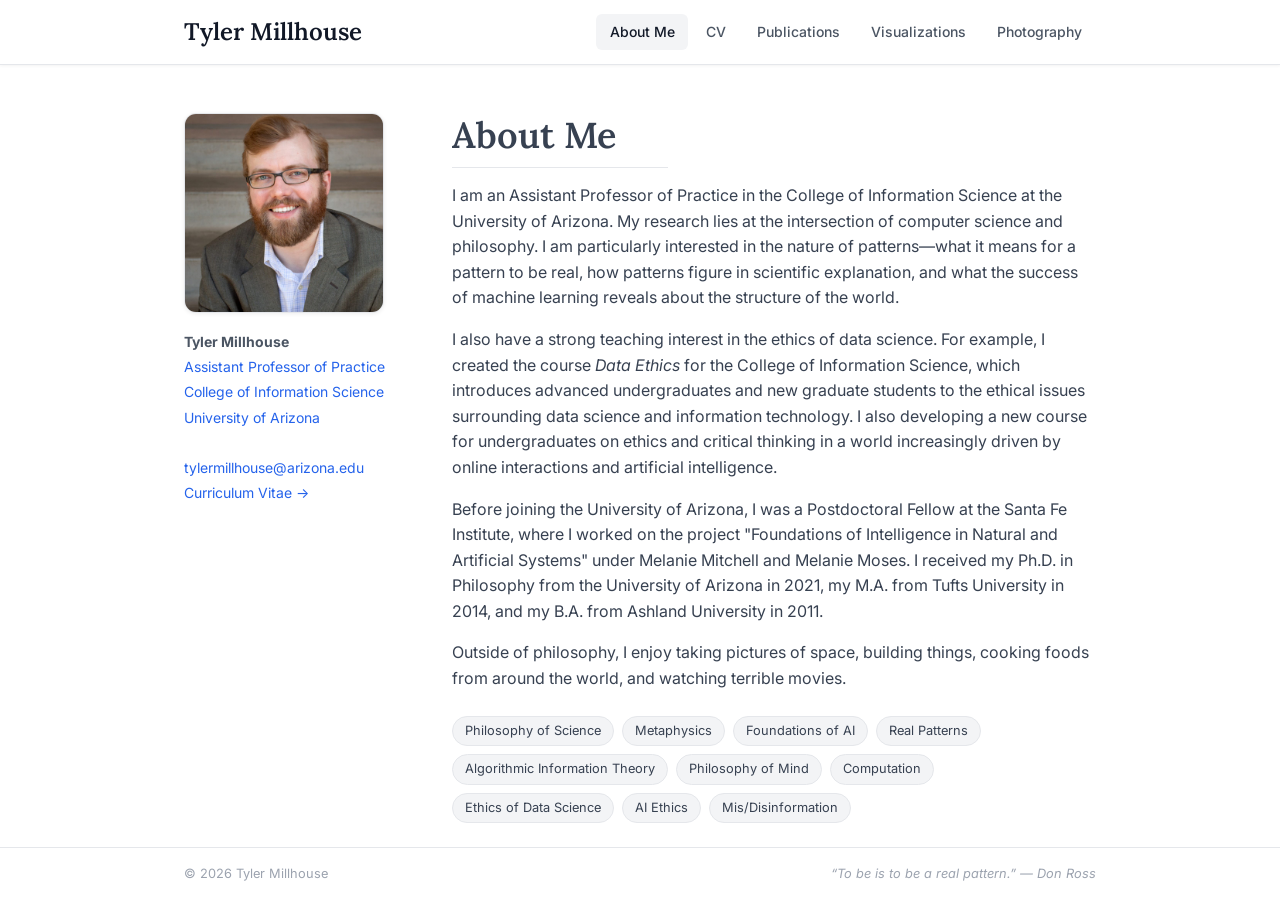
==== index.html @ 4273c944 "Initial Upload" ====
<!DOCTYPE html>
<html lang="en">
<head>
  <meta charset="UTF-8" />
  <meta name="viewport" content="width=device-width, initial-scale=1.0" />
  <meta name="description" content="Tyler Millhouse — Philosophy of Science, AI, and the Metaphysics of Patterns" />
  <title>About Me | Tyler Millhouse</title>
  <link rel="preconnect" href="https://fonts.googleapis.com" />
  <link rel="preconnect" href="https://fonts.gstatic.com" crossorigin />
  <link href="https://fonts.googleapis.com/css2?family=Inter:wght@400;500;600&family=Lora:ital,wght@0,400;0,600;1,400&display=swap" rel="stylesheet" />
  <link rel="stylesheet" href="style.css" />
</head>
<body>
  <script src="nav.js"></script>

  <main>
    <div class="container">
      <div class="about-grid">

        <!-- Sidebar -->
        <div>
          <div class="headshot-wrap">
            <img src="images/headshot.jpg" alt="Tyler Millhouse" />
          </div>
          <div class="contact-block">
            <strong>Tyler Millhouse</strong><br />
            <a href="https://infosci.arizona.edu/person/tyler-millhouse">Assistant Professor of Practice</a><br />
            <a href="https://infosci.arizona.edu/">College of Information Science</a><br />
            <a href="https://www.arizona.edu/">University of Arizona</a><br /><br />
            <a href="mailto:tylermillhouse@arizona.edu">tylermillhouse@arizona.edu</a><br />
            <a href="cv.html">Curriculum Vitae →</a>
          </div>
        </div>

        <!-- Bio -->
        <div class="bio">
          <h1>About Me</h1>
          <hr class="heading-rule" />
          <p class="subtitle"></p>
          <!-- <h1>Tyler Millhouse</h1>
          <p class="subtitle">Philosopher of Computer Science</p> -->

          <p>I am an Assistant Professor of Practice in the College of Information Science at the University of Arizona. My research lies at the intersection of computer science and philosophy. I am particularly interested in the nature of patterns—what it means for a pattern to be real, how patterns figure in scientific explanation, and what the success of machine learning reveals about the structure of the world.</p>

          <!-- <p>Much of my work engages with the Dennettian tradition of real patterns, which I have extended and defended using tools from machine learning, computational modeling, pattern recognition, and algorithmic information theory. This approach to non-fundamental ontology, I argue, will allow us to better understand scientific modeling, inter-level relations, scientific reduction, and other important issues in the philosophy of science. </p> -->

          <p>I also have a strong teaching interest in the ethics of data science. For example, I created the course <i>Data Ethics</i> for the College of Information Science, which introduces advanced undergraduates and new graduate students to the ethical issues surrounding data science and information technology. I also developing a new course for undergraduates on ethics and critical thinking in a world increasingly driven by online interactions and artificial intelligence.</p>

          <p>Before joining the University of Arizona, I was a Postdoctoral Fellow at the Santa Fe Institute, where I worked on the project "Foundations of Intelligence in Natural and Artificial Systems" under Melanie Mitchell and Melanie Moses. I received my Ph.D. in Philosophy from the University of Arizona in 2021, my M.A. from Tufts University in 2014, and my B.A. from Ashland University in 2011.</p>
          
          <p>Outside of philosophy, I enjoy taking pictures of space, building things, cooking foods from around the world, and watching terrible movies.</p>

          <div class="tags">
            <span class="tag">Philosophy of Science</span>
            <span class="tag">Metaphysics</span>
            <span class="tag">Foundations of AI</span>
            <span class="tag">Real Patterns</span>
            <span class="tag">Algorithmic Information Theory</span>
            <span class="tag">Philosophy of Mind</span>
            <span class="tag">Computation</span>
            <span class="tag">Ethics of Data Science</span>
            <span class="tag">AI Ethics</span>
            <span class="tag">Mis/Disinformation</span>
          </div>
        </div>

      </div>
    </div>
  </main>
</body>
</html>
---- style.css ----
/* ── Reset & Base ───────────────────────────────────────────── */
*, *::before, *::after { box-sizing: border-box; margin: 0; padding: 0; }

:root {
  --accent:      #2563eb;
  --accent-hover:#1d4ed8;
  --gray-50:     #f9fafb;
  --gray-100:    #f3f4f6;
  --gray-200:    #e5e7eb;
  --gray-400:    #9ca3af;
  --gray-500:    #6b7280;
  --gray-600:    #4b5563;
  --gray-700:    #374151;
  --gray-900:    #111827;
  --max-width:   960px;
  --font-sans:   'Inter', system-ui, sans-serif;
  --font-serif:  'Lora', Georgia, serif;
}

html { scroll-behavior: smooth; }

body {
  font-family: var(--font-sans);
  font-size: 16px;
  line-height: 1.6;
  color: var(--gray-900);
  background: #fff;
  min-height: 100vh;
  display: flex;
  flex-direction: column;
}

a { color: var(--accent); text-decoration: none; }
a:hover { text-decoration: underline; }

img { display: block; max-width: 100%; }

/* ── Typography ─────────────────────────────────────────────── */
h1, h2, h3 { font-family: var(--font-serif); font-weight: 600; line-height: 1.25; }
h1 { font-size: 2.25rem; }
h2 { font-size: 1.5rem; }
h3 { font-size: 1.125rem; }

/* ── Layout ─────────────────────────────────────────────────── */
.container { max-width: var(--max-width); margin: 0 auto; padding: 0 1.5rem; }
main { flex: 1; padding: 3rem 0 6rem; }

/* ── Navigation ─────────────────────────────────────────────── */
header {
  position: sticky;
  top: 0;
  z-index: 100;
  background: #fff;
  border-bottom: 1px solid var(--gray-200);
  box-shadow: 0 1px 3px rgba(0,0,0,0.05);
}

nav {
  max-width: var(--max-width);
  margin: 0 auto;
  padding: 0 1.5rem;
  height: 4rem;
  display: flex;
  align-items: center;
  justify-content: space-between;
}

.nav-name {
  font-family: var(--font-serif);
  font-size: 1.5rem;
  font-weight: 600;
  color: var(--gray-900);
  text-decoration: none;
  white-space: nowrap;
}
.nav-name:hover { text-decoration: none; color: var(--accent); }

.nav-tabs {
  display: flex;
  align-items: center;
  gap: 0.25rem;
  list-style: none;
}

.nav-tabs a {
  display: block;
  padding: 0.4rem 0.85rem;
  border-radius: 6px;
  font-size: 0.875rem;
  font-weight: 500;
  color: var(--gray-600);
  text-decoration: none;
  transition: background 0.15s, color 0.15s;
}

.nav-tabs a:hover { background: var(--gray-50); color: var(--gray-900); text-decoration: none; }
.nav-tabs a.active { background: var(--gray-100); color: var(--gray-900); }

/* ── Footer ─────────────────────────────────────────────────── */
footer {
  position: fixed;
  bottom: 0;
  left: 0;
  right: 0;
  border-top: 1px solid var(--gray-200);
  padding: 1rem 1.5rem;
  font-size: 0.8rem;
  color: var(--gray-400);
  background: #fff;
  z-index: 50;
}

.footer-inner {
  max-width: var(--max-width);
  margin: 0 auto;
  padding: 0 1.5rem;
  display: flex;
  justify-content: space-between;
  align-items: center;
}

.footer-quote {
  font-style: italic;
  color: var(--gray-400);
}

/* ── About Me ───────────────────────────────────────────────── */
.about-grid {
  display: grid;
  grid-template-columns: 220px 1fr;
  gap: 3rem;
  align-items: start;
}

.headshot-wrap {
  width: 200px;
  height: 200px;
  border-radius: 12px;
  overflow: hidden;
  background: var(--gray-100);
  border: 1px solid var(--gray-200);
  box-shadow: 0 1px 4px rgba(0,0,0,0.07);
  display: flex;
  align-items: center;
  justify-content: center;
  color: var(--gray-400);
  font-size: 0.8rem;
}
.headshot-wrap img { width: 100%; height: 100%; object-fit: cover; }

.contact-block { margin-top: 1rem; font-size: 0.875rem; color: var(--gray-600); line-height: 1.8; }
.contact-block strong { color: var(--gray-800); }
.contact-block a { color: var(--accent); }

.heading-rule { border: none; border-top: 1px solid var(--gray-200); width: 13.5rem; margin: 0.56rem 0 0.94rem; }

.bio .subtitle:empty { display: none; }

.bio { color: var(--gray-700); }
.bio .subtitle { font-size: 1.1rem; color: var(--gray-500); margin-top: 0.4rem; margin-bottom: 1.5rem; }
.bio p { margin-bottom: 1rem; }

.tags { display: flex; flex-wrap: wrap; gap: 0.5rem; margin-top: 1.5rem; }
.tag {
  padding: 0.25rem 0.75rem;
  border-radius: 999px;
  background: var(--gray-100);
  border: 1px solid var(--gray-200);
  font-size: 0.8rem;
  color: var(--gray-700);
}

/* ── Section Header ─────────────────────────────────────────── */
.page-header { margin-bottom: 2.5rem; }
.page-header h1 { margin-bottom: 0.4rem; }
.page-header p { color: var(--gray-500); max-width: 600px; }

.section-title {
  font-family: var(--font-serif);
  font-size: 1.4rem;
  font-weight: 600;
  color: var(--gray-800);
  padding-bottom: 0.6rem;
  border-bottom: 1px solid var(--gray-200);
  margin-bottom: 1.75rem;
}

/* ── Publications ───────────────────────────────────────────── */
.pub-section { margin-bottom: 3.5rem; }

.pub-list { display: flex; flex-direction: column; gap: 1.75rem; }

.pub-item { display: flex; gap: 1.25rem; align-items: flex-start; }

.pub-cover {
  flex-shrink: 0;
  border-radius: 6px;
  overflow: hidden;
  background: var(--gray-100);
  border: 1px solid var(--gray-200);
  box-shadow: 0 1px 3px rgba(0,0,0,0.08);
  display: flex;
  align-items: center;
  justify-content: center;
  color: var(--gray-400);
  font-size: 0.7rem;
}
.pub-cover.book    { width: 216px; height: auto; }
.pub-cover.article { width: 144px; height: auto; }
.pub-cover img { width: 100%; height: auto; display: block; }

.pub-info h3 { font-size: 1rem; color: var(--gray-900); margin-bottom: 0.2rem; }
.pub-info .pub-meta { font-size: 0.85rem; color: var(--gray-500); margin-bottom: 0.35rem; }
.pub-info .pub-meta em { font-style: italic; }
.pub-info .pub-desc { font-size: 0.875rem; color: var(--gray-600); margin-bottom: 0.5rem; max-width: 600px; }
.pub-links { display: flex; gap: 1rem; }
.pub-links a { font-size: 0.8rem; font-weight: 500; color: var(--accent); }

/* ── CV ─────────────────────────────────────────────────────── */
.cv-toolbar {
  display: flex;
  align-items: center;
  justify-content: space-between;
  margin-bottom: 1.25rem;
}

.btn {
  display: inline-flex;
  align-items: center;
  gap: 0.4rem;
  padding: 0.5rem 1rem;
  border-radius: 6px;
  font-size: 0.875rem;
  font-weight: 500;
  cursor: pointer;
  text-decoration: none;
  transition: background 0.15s;
}
.btn-dark { background: var(--gray-900); color: #fff; }
.btn-dark:hover { background: var(--gray-700); text-decoration: none; color: #fff; }

.pdf-embed {
  width: 100%;
  height: 85vh;
  border-radius: 12px;
  overflow: hidden;
  border: 1px solid var(--gray-200);
  box-shadow: 0 1px 4px rgba(0,0,0,0.07);
  background: var(--gray-50);
}
.pdf-embed object { width: 100%; height: 100%; }
.pdf-fallback {
  display: flex;
  flex-direction: column;
  align-items: center;
  justify-content: center;
  height: 100%;
  gap: 0.75rem;
  color: var(--gray-500);
  font-size: 0.875rem;
}

/* ── Visualizations ─────────────────────────────────────────── */
.viz-grid {
  display: grid;
  grid-template-columns: repeat(auto-fill, minmax(420px, 1fr));
  gap: 1.25rem;
}

.viz-card {
  display: block;
  border: 1px solid var(--gray-200);
  border-radius: 12px;
  padding: 1.5rem;
  color: inherit;
  text-decoration: none;
  transition: border-color 0.15s, box-shadow 0.15s;
}
.viz-card:hover { border-color: var(--accent); box-shadow: 0 4px 16px rgba(37,99,235,0.08); text-decoration: none; }
.viz-card:hover h3 { color: var(--accent); }

.viz-card h3 { color: var(--gray-900); margin-bottom: 0.5rem; transition: color 0.15s; }
.viz-card p { font-size: 0.875rem; color: var(--gray-600); line-height: 1.6; margin-bottom: 1rem; }
.viz-card .tags { margin-top: 0; }

.external-icon { float: right; color: var(--gray-300); margin-top: 0.2rem; }
.viz-card:hover .external-icon { color: var(--accent); }

/* ── Photography ────────────────────────────────────────────── */
.photo-section { margin-bottom: 3.5rem; }

.photo-grid {
  display: grid;
  grid-template-columns: repeat(3, 1fr);
  gap: 0.75rem;
}

.photo-item {
  position: relative;
  aspect-ratio: 1;
  border-radius: 10px;
  overflow: hidden;
  background: var(--gray-100);
  border: 1px solid var(--gray-200);
  box-shadow: 0 1px 3px rgba(0,0,0,0.07);
}

.photo-item img {
  width: 100%; height: 100%;
  object-fit: cover;
  transition: transform 0.3s ease;
}
.photo-item:hover img { transform: scale(1.05); }

.photo-caption {
  position: absolute;
  inset: 0;
  background: rgba(0,0,0,0.58);
  color: #fff;
  font-size: 0.8rem;
  line-height: 1.4;
  display: flex;
  align-items: flex-end;
  padding: 0.75rem;
  opacity: 0;
  transition: opacity 0.2s;
}
.photo-item:hover .photo-caption { opacity: 1; }

/* ── Responsive ─────────────────────────────────────────────── */
@media (max-width: 680px) {
  .about-grid { grid-template-columns: 1fr; }
  .headshot-wrap { margin: 0 auto; }
  .photo-grid { grid-template-columns: repeat(2, 1fr); }
  .viz-grid { grid-template-columns: 1fr; }
  .nav-tabs a { padding: 0.4rem 0.5rem; font-size: 0.8rem; }
}

/* ── Coming Soon Overlay ─────────────────────────────────────── */
.coming-soon-wrap {
  position: relative;
}

.coming-soon-wrap .coming-soon-overlay {
  position: absolute;
  inset: 0;
  background: rgba(255, 255, 255, 0.75);
  display: flex;
  align-items: center;
  justify-content: center;
  z-index: 10;
  border-radius: 8px;
}

.coming-soon-overlay span {
  font-family: var(--font-serif);
  font-size: 3rem;
  font-weight: 600;
  color: rgba(0, 0, 0, 0.18);
  letter-spacing: 0.05em;
  user-select: none;
  pointer-events: none;
  transform: rotate(-15deg);
}
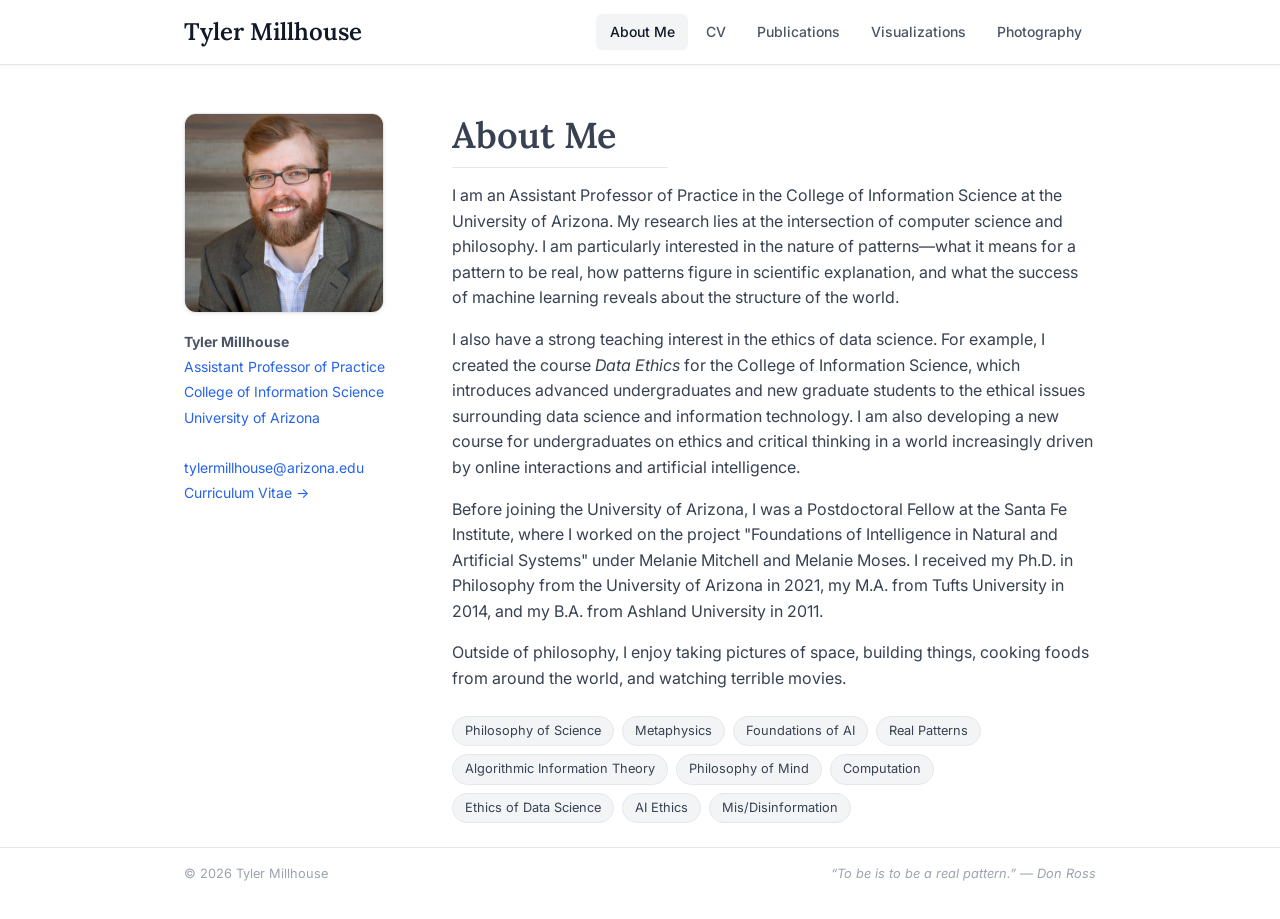
==== commit 4ac015b0: "Typo Fixed" ====
--- a/index.html
+++ b/index.html
@@ -44,7 +44,7 @@
 
           <!-- <p>Much of my work engages with the Dennettian tradition of real patterns, which I have extended and defended using tools from machine learning, computational modeling, pattern recognition, and algorithmic information theory. This approach to non-fundamental ontology, I argue, will allow us to better understand scientific modeling, inter-level relations, scientific reduction, and other important issues in the philosophy of science. </p> -->
 
-          <p>I also have a strong teaching interest in the ethics of data science. For example, I created the course <i>Data Ethics</i> for the College of Information Science, which introduces advanced undergraduates and new graduate students to the ethical issues surrounding data science and information technology. I also developing a new course for undergraduates on ethics and critical thinking in a world increasingly driven by online interactions and artificial intelligence.</p>
+          <p>I also have a strong teaching interest in the ethics of data science. For example, I created the course <i>Data Ethics</i> for the College of Information Science, which introduces advanced undergraduates and new graduate students to the ethical issues surrounding data science and information technology. I am also developing a new course for undergraduates on ethics and critical thinking in a world increasingly driven by online interactions and artificial intelligence.</p>
 
           <p>Before joining the University of Arizona, I was a Postdoctoral Fellow at the Santa Fe Institute, where I worked on the project "Foundations of Intelligence in Natural and Artificial Systems" under Melanie Mitchell and Melanie Moses. I received my Ph.D. in Philosophy from the University of Arizona in 2021, my M.A. from Tufts University in 2014, and my B.A. from Ashland University in 2011.</p>
           
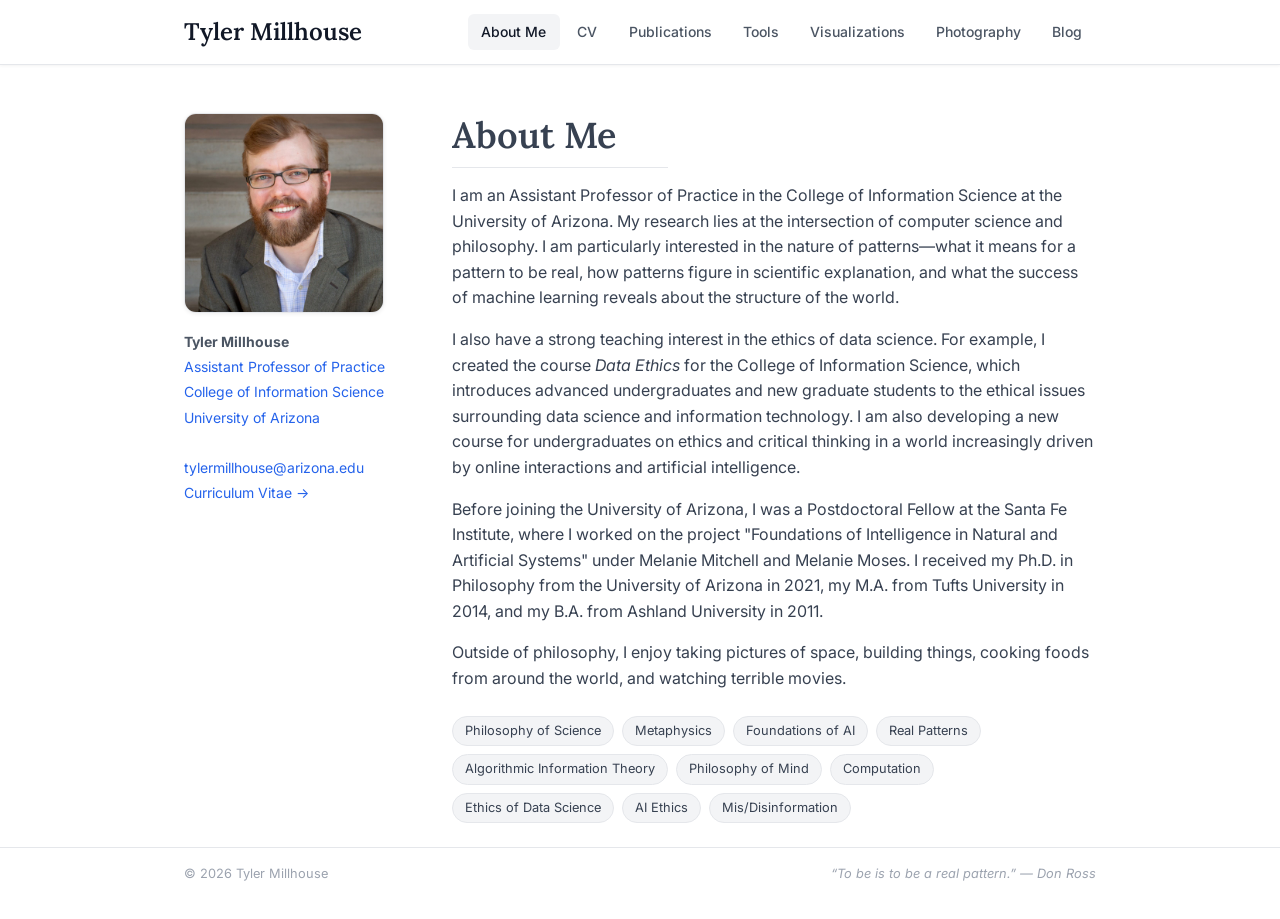
==== commit ef316c60: "Add Google Analytics to all pages Co-Authored-By: Claude Sonnet 4.6 <noreply@anthropic.com>" ====
--- a/index.html
+++ b/index.html
@@ -9,6 +9,14 @@
   <link rel="preconnect" href="https://fonts.gstatic.com" crossorigin />
   <link href="https://fonts.googleapis.com/css2?family=Inter:wght@400;500;600&family=Lora:ital,wght@0,400;0,600;1,400&display=swap" rel="stylesheet" />
   <link rel="stylesheet" href="style.css" />
+  <!-- Google tag (gtag.js) -->
+  <script async src="https://www.googletagmanager.com/gtag/js?id=G-ZN1B991RJ6"></script>
+  <script>
+    window.dataLayer = window.dataLayer || [];
+    function gtag(){dataLayer.push(arguments);}
+    gtag('js', new Date());
+    gtag('config', 'G-ZN1B991RJ6');
+  </script>
 </head>
 <body>
   <script src="nav.js"></script>
--- a/style.css
+++ b/style.css
@@ -274,17 +274,20 @@
   padding: 1.5rem;
   color: inherit;
   text-decoration: none;
-  transition: border-color 0.15s, box-shadow 0.15s;
-}
-.viz-card:hover { border-color: var(--accent); box-shadow: 0 4px 16px rgba(37,99,235,0.08); text-decoration: none; }
-.viz-card:hover h3 { color: var(--accent); }
-
-.viz-card h3 { color: var(--gray-900); margin-bottom: 0.5rem; transition: color 0.15s; }
-.viz-card p { font-size: 0.875rem; color: var(--gray-600); line-height: 1.6; margin-bottom: 1rem; }
+  height: 300px;
+  overflow: hidden;
+}
+
+.viz-card h3 { color: var(--gray-900); margin-bottom: 0.5rem; }
+.viz-card h3 a { color: inherit; text-decoration: none; }
+.viz-card h3 a:hover { color: var(--accent); text-decoration: none; }
+
+.card-live-link { float: right; color: var(--gray-300); text-decoration: none; transition: color 0.15s; }
+.card-live-link:hover { color: var(--accent); text-decoration: none; }
+.viz-card p { font-size: 0.875rem; color: var(--gray-600); line-height: 1.6; margin-bottom: 0; height: 8.4rem; overflow: hidden; }
 .viz-card .tags { margin-top: 0; }
 
 .external-icon { float: right; color: var(--gray-300); margin-top: 0.2rem; }
-.viz-card:hover .external-icon { color: var(--accent); }
 
 /* ── Photography ────────────────────────────────────────────── */
 .photo-section { margin-bottom: 3.5rem; }
@@ -326,6 +329,93 @@
   transition: opacity 0.2s;
 }
 .photo-item:hover .photo-caption { opacity: 1; }
+
+/* ── Blog ───────────────────────────────────────────────────── */
+.blog-filters {
+  display: flex;
+  flex-wrap: wrap;
+  gap: 0.5rem;
+  margin-bottom: 2rem;
+}
+
+.filter-tag {
+  padding: 0.25rem 0.75rem;
+  border-radius: 999px;
+  background: var(--gray-100);
+  border: 1px solid var(--gray-200);
+  font-size: 0.8rem;
+  color: var(--gray-700);
+  cursor: pointer;
+  transition: background 0.15s, color 0.15s, border-color 0.15s;
+  font-family: var(--font-sans);
+}
+.filter-tag:hover { background: var(--gray-200); }
+.filter-tag.active { background: var(--accent); border-color: var(--accent); color: #fff; }
+
+.filter-hint {
+  font-size: 0.8rem;
+  color: var(--gray-500);
+  opacity: 0;
+  transition: opacity 0.25s;
+  align-self: center;
+  pointer-events: none;
+}
+.blog-filters:hover .filter-hint { opacity: 0.5; }
+
+.blog-list { display: flex; flex-direction: column; gap: 1.5rem; }
+
+.blog-card {
+  border: 1px solid var(--gray-200);
+  border-radius: 12px;
+  padding: 1.5rem;
+  transition: border-color 0.15s, box-shadow 0.15s;
+}
+.blog-card:hover {
+  border-color: var(--accent);
+  box-shadow: 0 4px 16px rgba(37,99,235,0.08);
+}
+
+.blog-card-meta {
+  display: flex;
+  gap: 0.67rem;
+  font-size: 0.8rem;
+  color: var(--gray-500);
+  margin-bottom: 0.4rem;
+}
+
+.blog-card h3 { color: var(--gray-900); margin-bottom: 0.5rem; }
+.blog-meta-sep { color: var(--gray-300); }
+.blog-excerpt { font-size: 0.875rem; color: var(--gray-600); margin-bottom: 1rem; }
+
+.card-repo-link { margin-top: .75rem; margin-bottom: 1rem; }
+.card-repo-link a {
+  font-size: 0.8rem;
+  font-weight: 500;
+  color: var(--accent);
+  text-decoration: none;
+}
+.card-repo-link a:hover { text-decoration: underline; }
+
+.more-coming-soon {
+  text-align: center;
+  color: var(--gray-400);
+  font-size: 0.875rem;
+  margin-top: 2.5rem;
+}
+
+.blog-card.expanded {
+  border-color: var(--accent);
+  box-shadow: 0 4px 16px rgba(37,99,235,0.08);
+}
+
+.blog-body { margin-bottom: 1rem; color: var(--gray-700); line-height: 1.7; }
+.blog-body p { margin-bottom: 1rem; }
+.blog-body h1, .blog-body h2, .blog-body h3 { margin: 1.5rem 0 0.5rem; }
+.blog-body ul, .blog-body ol { margin: 0.5rem 0 1rem 1.5rem; }
+.blog-body li { margin-bottom: 0.25rem; }
+.blog-body code { font-size: 0.85em; background: var(--gray-100); padding: 0.1em 0.35em; border-radius: 4px; }
+.blog-body pre { background: var(--gray-100); padding: 1rem; border-radius: 8px; overflow-x: auto; margin-bottom: 1rem; }
+.blog-body blockquote { border-left: 3px solid var(--gray-300); padding-left: 1rem; color: var(--gray-500); margin: 0 0 1rem; }
 
 /* ── Responsive ─────────────────────────────────────────────── */
 @media (max-width: 680px) {
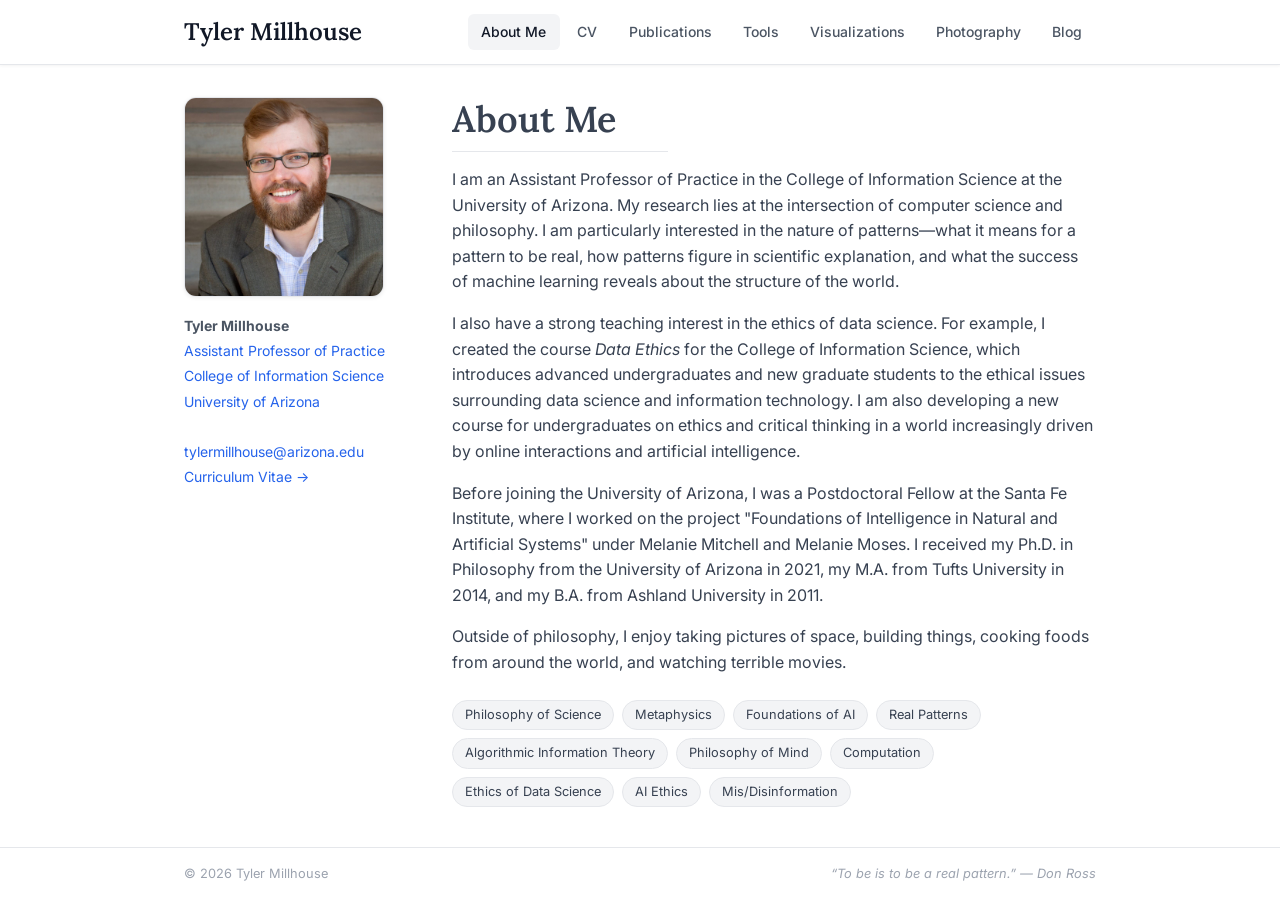
==== commit 24723a96: "Add mobile responsive layout with hamburger nav and index page reflow Co-Authored-By: Claude Sonnet " ====
--- a/index.html
+++ b/index.html
@@ -23,6 +23,9 @@
 
   <main>
     <div class="container">
+      <div class="page-header about-page-header">
+        <h1>About Me</h1>
+      </div>
       <div class="about-grid">
 
         <!-- Sidebar -->
@@ -38,6 +41,7 @@
             <a href="mailto:tylermillhouse@arizona.edu">tylermillhouse@arizona.edu</a><br />
             <a href="cv.html">Curriculum Vitae →</a>
           </div>
+          <hr class="heading-rule about-mobile-rule" />
         </div>
 
         <!-- Bio -->
--- a/style.css
+++ b/style.css
@@ -43,7 +43,7 @@
 
 /* ── Layout ─────────────────────────────────────────────────── */
 .container { max-width: var(--max-width); margin: 0 auto; padding: 0 1.5rem; }
-main { flex: 1; padding: 3rem 0 6rem; }
+main { flex: 1; padding: 2rem 0 6rem; }
 
 /* ── Navigation ─────────────────────────────────────────────── */
 header {
@@ -417,13 +417,69 @@
 .blog-body pre { background: var(--gray-100); padding: 1rem; border-radius: 8px; overflow-x: auto; margin-bottom: 1rem; }
 .blog-body blockquote { border-left: 3px solid var(--gray-300); padding-left: 1rem; color: var(--gray-500); margin: 0 0 1rem; }
 
+/* ── Mobile nav ─────────────────────────────────────────────── */
+.nav-hamburger {
+  display: none;
+  background: none;
+  border: none;
+  font-size: 1.5rem;
+  color: var(--gray-700);
+  cursor: pointer;
+  padding: 0.25rem 0;
+  line-height: 1;
+  margin-right: 1.5rem;
+}
+
+.nav-mobile-menu {
+  display: none;
+  flex-direction: column;
+  background: #fff;
+  border-top: 1px solid var(--gray-200);
+  box-shadow: 0 4px 12px rgba(0,0,0,0.08);
+}
+
+.nav-mobile-menu a {
+  display: block;
+  padding: 0.875rem 1.5rem;
+  font-size: 0.9375rem;
+  font-weight: 500;
+  color: var(--gray-700);
+  text-decoration: none;
+  border-bottom: 1px solid var(--gray-200);
+  transition: background 0.15s, color 0.15s;
+}
+.nav-mobile-menu a:last-child { border-bottom: none; }
+.nav-mobile-menu a:hover { background: var(--gray-50); color: var(--gray-900); }
+.nav-mobile-menu a.active { color: var(--accent); background: var(--gray-50); }
+
 /* ── Responsive ─────────────────────────────────────────────── */
+/* Desktop: hide the above-grid about header; show h1/hr inside .bio */
+.about-page-header { display: none; }
+.about-mobile-rule { display: none; }
+
 @media (max-width: 680px) {
-  .about-grid { grid-template-columns: 1fr; }
+  /* Show the above-grid header; hide h1/hr inside .bio */
+  .about-page-header { display: block; }
+  .bio h1, .bio .heading-rule { display: none; }
+  .about-mobile-rule { display: block; width: 100%; margin: 1rem 0 0; }
+  .about-grid > div.bio { margin-top: 0; padding-top: 0; }
+
+  .about-grid { grid-template-columns: 1fr; gap: 1rem; }
+  .about-grid > div:first-child {
+    display: flex;
+    flex-direction: column;
+    align-items: center;
+    text-align: center;
+  }
   .headshot-wrap { margin: 0 auto; }
+  .contact-block { text-align: center; }
+
   .photo-grid { grid-template-columns: repeat(2, 1fr); }
   .viz-grid { grid-template-columns: 1fr; }
-  .nav-tabs a { padding: 0.4rem 0.5rem; font-size: 0.8rem; }
+
+  .nav-tabs { display: none; }
+  .nav-hamburger { display: block; }
+  .nav-mobile-menu.open { display: flex; }
 }
 
 /* ── Coming Soon Overlay ─────────────────────────────────────── */
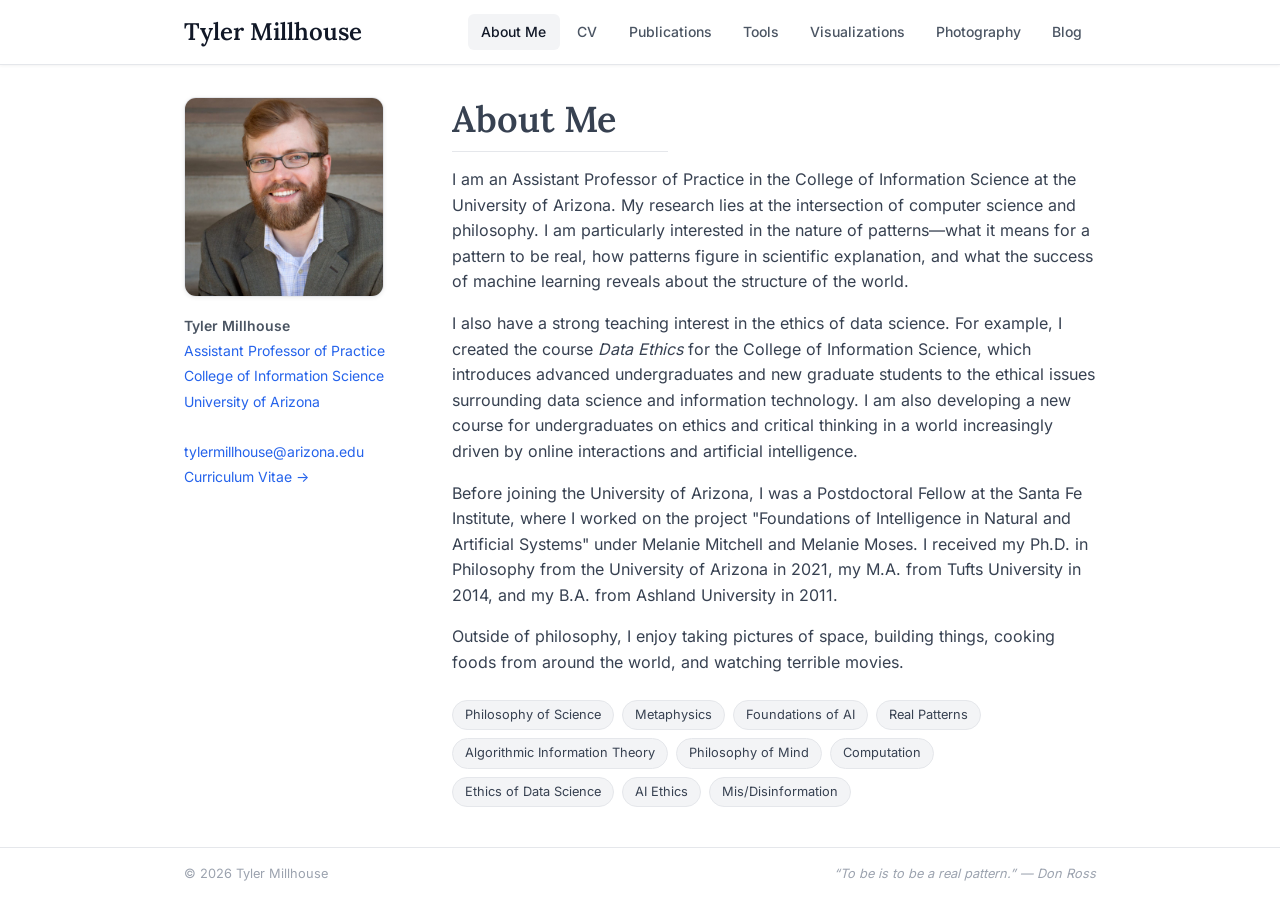
==== commit 26aadfda: "Add self-hosted fonts, photography page content, and mobile responsive polish Co-Authored-By: Claude" ====
--- a/index.html
+++ b/index.html
@@ -5,9 +5,6 @@
   <meta name="viewport" content="width=device-width, initial-scale=1.0" />
   <meta name="description" content="Tyler Millhouse — Philosophy of Science, AI, and the Metaphysics of Patterns" />
   <title>About Me | Tyler Millhouse</title>
-  <link rel="preconnect" href="https://fonts.googleapis.com" />
-  <link rel="preconnect" href="https://fonts.gstatic.com" crossorigin />
-  <link href="https://fonts.googleapis.com/css2?family=Inter:wght@400;500;600&family=Lora:ital,wght@0,400;0,600;1,400&display=swap" rel="stylesheet" />
   <link rel="stylesheet" href="style.css" />
   <!-- Google tag (gtag.js) -->
   <script async src="https://www.googletagmanager.com/gtag/js?id=G-ZN1B991RJ6"></script>
--- a/style.css
+++ b/style.css
@@ -1,3 +1,47 @@
+/* ── Self-hosted fonts ──────────────────────────────────────── */
+@font-face {
+  font-family: 'Inter';
+  font-style: normal;
+  font-weight: 400;
+  font-display: block;
+  src: url('fonts/inter-400.ttf') format('truetype');
+}
+@font-face {
+  font-family: 'Inter';
+  font-style: normal;
+  font-weight: 500;
+  font-display: block;
+  src: url('fonts/inter-500.ttf') format('truetype');
+}
+@font-face {
+  font-family: 'Inter';
+  font-style: normal;
+  font-weight: 600;
+  font-display: block;
+  src: url('fonts/inter-600.ttf') format('truetype');
+}
+@font-face {
+  font-family: 'Lora';
+  font-style: normal;
+  font-weight: 400;
+  font-display: block;
+  src: url('fonts/lora-400.ttf') format('truetype');
+}
+@font-face {
+  font-family: 'Lora';
+  font-style: italic;
+  font-weight: 400;
+  font-display: block;
+  src: url('fonts/lora-400i.ttf') format('truetype');
+}
+@font-face {
+  font-family: 'Lora';
+  font-style: normal;
+  font-weight: 600;
+  font-display: block;
+  src: url('fonts/lora-600.ttf') format('truetype');
+}
+
 /* ── Reset & Base ───────────────────────────────────────────── */
 *, *::before, *::after { box-sizing: border-box; margin: 0; padding: 0; }
 
@@ -17,7 +61,11 @@
   --font-serif:  'Lora', Georgia, serif;
 }
 
-html { scroll-behavior: smooth; }
+html { scroll-behavior: smooth; overflow-y: scroll; }
+
+::-webkit-scrollbar { width: 12px; }
+::-webkit-scrollbar-track { background: var(--gray-100); }
+::-webkit-scrollbar-thumb { background: #d1d5db; border-radius: 6px; }
 
 body {
   font-family: var(--font-sans);
@@ -308,6 +356,12 @@
   box-shadow: 0 1px 3px rgba(0,0,0,0.07);
 }
 
+.photo-item a {
+  display: block;
+  width: 100%; height: 100%;
+  position: relative;
+}
+
 .photo-item img {
   width: 100%; height: 100%;
   object-fit: cover;
@@ -378,14 +432,14 @@
 .blog-card-meta {
   display: flex;
   gap: 0.67rem;
-  font-size: 0.8rem;
+  font-size: 0.875rem;
   color: var(--gray-500);
   margin-bottom: 0.4rem;
 }
 
-.blog-card h3 { color: var(--gray-900); margin-bottom: 0.5rem; }
+.blog-card h3 { font-size: 1.25rem; color: var(--gray-900); margin-bottom: 0.5rem; }
 .blog-meta-sep { color: var(--gray-300); }
-.blog-excerpt { font-size: 0.875rem; color: var(--gray-600); margin-bottom: 1rem; }
+.blog-excerpt { font-size: 1rem; color: var(--gray-600); margin-bottom: 1rem; }
 
 .card-repo-link { margin-top: .75rem; margin-bottom: 1rem; }
 .card-repo-link a {
@@ -477,6 +531,33 @@
   .photo-grid { grid-template-columns: repeat(2, 1fr); }
   .viz-grid { grid-template-columns: 1fr; }
 
+  .pub-item { flex-direction: column; align-items: center; }
+  .pub-cover.book, .pub-cover.article { width: 100%; max-width: 216px; }
+  .pub-info { width: 100%; }
+
+  .photo-grid { grid-template-columns: 1fr; }
+  .photo-item { aspect-ratio: unset; overflow: visible; border: none; background: none; box-shadow: none; }
+  .photo-item a { position: static; height: auto; }
+  .photo-item img {
+    aspect-ratio: 1;
+    object-fit: cover;
+    width: 100%;
+    height: auto;
+    border-radius: 10px;
+    border: 1px solid var(--gray-200);
+  }
+  .photo-caption {
+    position: static;
+    background: none;
+    color: var(--gray-500);
+    font-size: 0.8rem;
+    opacity: 1;
+    padding: 0.4rem 0 0;
+    display: block;
+  }
+  .photo-item:hover .photo-caption { opacity: 1; }
+  .photo-item:hover img { transform: none; }
+
   .nav-tabs { display: none; }
   .nav-hamburger { display: block; }
   .nav-mobile-menu.open { display: flex; }
